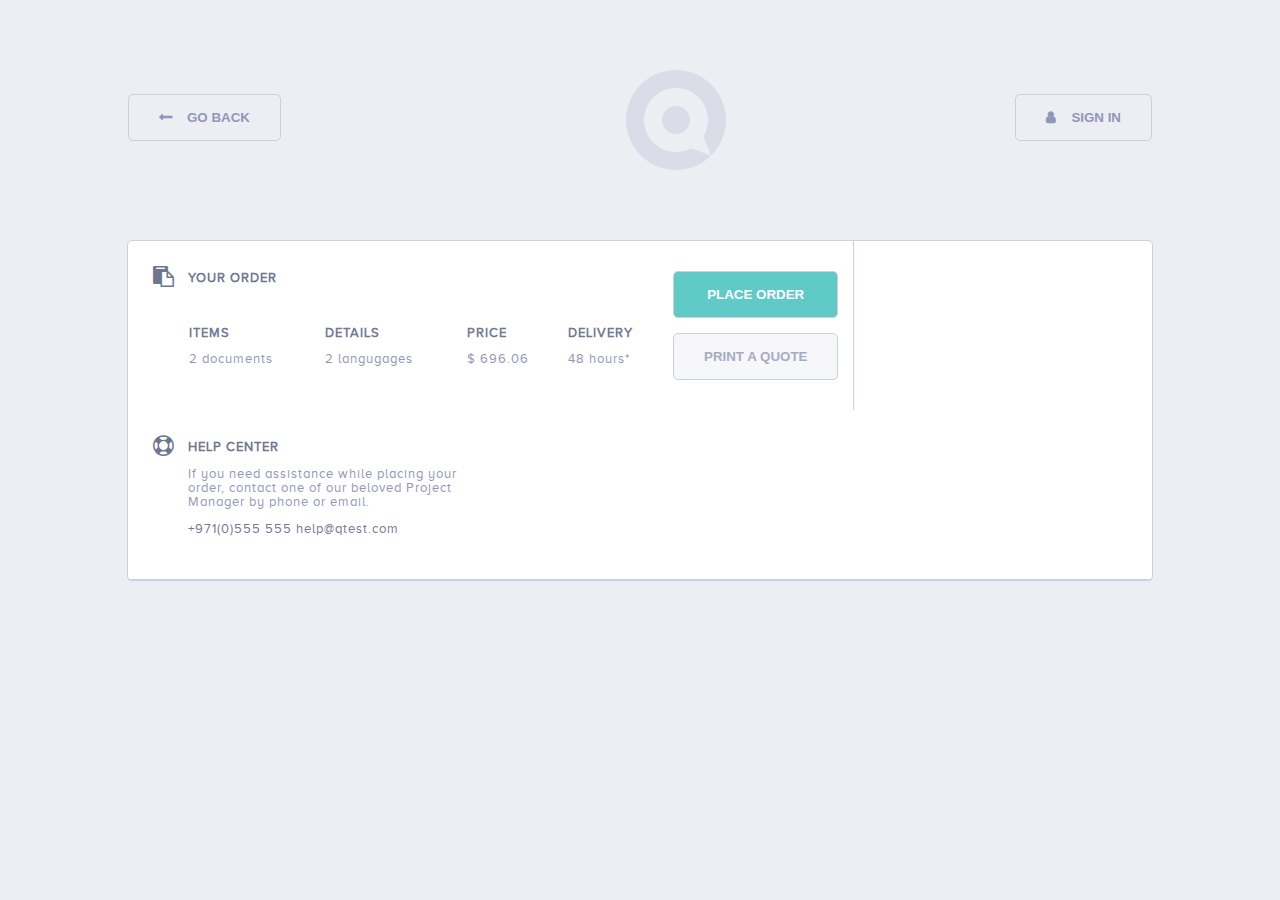
==== task_11/yara_index.html @ 41679a86 "added task_11" ====
<!DOCTYPE html>
<html lang="en">
<head>
	<meta charset="UTF-8">
	<meta name="viewport" content="width=device-width, initial-scale=1, shrink-to-fit=no">
	<link rel="stylesheet" type="text/css" href="main.css">
	<link rel="stylesheet" href="font-awesome/css/font-awesome.min.css">
	<link rel="stylesheet" type="text/css" href="fonts/ProximaNova/fonts.min.css">

	<title>Task11</title>
</head>
<body>
	<header class="clearfix">
		<button type="button" class="click-buttons">Go back</button>
		<img src="images/logo.png" alt="logo">
		<button type="button" class="click-buttons">Sign in</button>

	</header>
	<main>
		<form action="#" method="post"></form>
			<!-- ORDER SECTION -->
			<section class="oder-title clearfix" >
				<div class="your-order clearfix" >
					<div class="your-order-table">
						<h3>Your order</h3>
						<table>
							<tr>
								<th>Items</th>
								<th>Details</th>
								<th>Price</th>
								<th>Delivery</th>
								
							</tr>
							<tr>
								<td>2 documents</td>	
								<td>2 langugages</td>	
								<td>$ 696.06</td>	
								<td>48 hours*</td>	
							</tr>
						</table>
					</div>
					<div class="your-order-buttons">
						<div class="top-botton">
							<button type="button" class="place-order-button click-buttons" >Place order
							</button>
						</div>
						<div class="low-button">
							<button type="button" class="print-button click-buttons " >Print a quote
							</button>
						</div>
					</div>
				</div>
				<div class="help-center clearfix" >
					<h3>Help center</h3>
					<p>If you need assistance while placing your order, contact one of our beloved Project Manager by phone or email.</p>
					<address>
            			<a href="tel:+971(0)555555">+971(0)555 555</a>
            			<a href="mailto:help@qtest.com">help@qtest.com</a>
          			</address>
				</div>
			</section>
	</main>
	<footer></footer>
	<script>document.write('<script src="http://' + (location.host || 'localhost').split(':')[0] + ':35729/livereload.js?snipver=1"></' + 'script>')</script>
</body>
</html>
---- task_11/main.css ----
*::before, *::after {
	box-sizing: border-box;
}
.clearfix::after {
    content: "";
    display: table;
    clear: both;
}

body {
	margin: 0;
	background-color: #eceef4;
	color:#9098b8;
	font-family: 'Proxima Nova', 'Calibri', sans-serif;
	letter-spacing: 1px;
}

/*HEADER*/

header {
	width: 80%;
	margin: 70px auto;
}



header button:first-of-type::before {
	font-family: 'FontAwesome';
	margin-right: 15px;
 	 content:'\f177';
}

header button:last-of-type::before {
	font-family: 'FontAwesome';
	margin-right: 15px;
  	content:'\f007';
}

.click-buttons {
	font-weight: bold;
	border:1px solid #c9d0e1;
	border-radius: 5px;
	padding: 15px 30px;
	text-transform: uppercase;
}

header button {
	border:none;
	background:none;
	font-weight: bold;
	text-transform: uppercase;
	color: #9098b8;
	margin-top:24px;
}


header button:first-of-type {
	 float:left; 
	 margin-right: 345px;
	
}

header img {
	 float:left; 
}
header button:last-of-type{
	float: right;
}

header img, footer img {
	max-width: 100px;
	max-height: 100px;
}

main {
	width:80%;
	margin: 0 auto;
	background-color: #fff;
	border: 1px solid #c9d0e1 ;
	border-radius: 5px;
}


/*ORDER SECTION*/

.oder-title {
	border-bottom: 1px solid #c9d0e1;
}
.your-order{
	padding-left: 60px;
	padding-right: 15px;
	padding-top: 30px;
	padding-bottom:30px;
	float:left;
	border-right: 1px solid #c9d0e1;
}

.your-order-table{
	width: 485px;
	float:left;
}
.your-order-buttons{
	float:left;
}

h3 {
	color: #6e768f;
	margin: 0;
	position:relative;
	font-size: .8rem;
	text-transform: uppercase;
}

h3::before {
  content: '\f0ea';
  font-family: FontAwesome;
  position: absolute;
  font-size: 1.3rem;
  left: -35px;
  font-weight: normal;
  top: -5px;
}

table {
	border-collapse: separate;
	width: 100%;
	margin-top: 30px;
	text-align: left;
	font-size: .8rem;
	border-spacing: 0 10px;
}

th{
	color: #727895;
	text-transform: uppercase;
}
.place-order-button {
	
	color: #fff;
	background: #5fcac6;
	width: 100%;
}
.print-button{
	color:#a5abc5;
	background: #f7f7fa;
}
.low-button {
	margin-top: 15px;
}

.help-center{
	float: left;
	width: 276px;
	min-height: 109px;
	
	padding-left: 60px;
	padding-right: 15px;
	padding-top: 30px;
	padding-bottom: 30px;
	font-size: .8rem;
}
.help-center h3::before{
	content:  '\f1cd';
}
.help-center address a {
	font-style: normal;
	text-decoration: none;
	color: #727895;
}
---- task_11/fonts/ProximaNova/fonts.min.css ----
@font-face{font-family:proxima_nova_altblack;src:url('Mark Simonson - Proxima Nova Alt Black-webfont.eot');src:url('Mark Simonson - Proxima Nova Alt Black-webfont.eot?#iefix') format('embedded-opentype'),url('Mark Simonson - Proxima Nova Alt Black-webfont.woff2') format('woff2'),url('Mark Simonson - Proxima Nova Alt Black-webfont.woff') format('woff'),url('Mark Simonson - Proxima Nova Alt Black-webfont.ttf') format('truetype'),url('Mark Simonson - Proxima Nova Alt Black-webfont.svg#proxima_nova_altblack') format('svg');font-weight:400;font-style:normal}@font-face{font-family:proxima_nova_altbold;src:url('Mark Simonson - Proxima Nova Alt Bold-webfont.eot');src:url('Mark Simonson - Proxima Nova Alt Bold-webfont.eot?#iefix') format('embedded-opentype'),url('Mark Simonson - Proxima Nova Alt Bold-webfont.woff2') format('woff2'),url('Mark Simonson - Proxima Nova Alt Bold-webfont.woff') format('woff'),url('Mark Simonson - Proxima Nova Alt Bold-webfont.ttf') format('truetype'),url('Mark Simonson - Proxima Nova Alt Bold-webfont.svg#proxima_nova_altbold') format('svg');font-weight:400;font-style:normal}@font-face{font-family:'Proxima Nova';src:url('Mark Simonson - Proxima Nova Alt Regular-webfont.eot');src:url('Mark Simonson - Proxima Nova Alt Regular-webfont.eot?#iefix') format('embedded-opentype'),url('Mark Simonson - Proxima Nova Alt Regular-webfont.woff2') format('woff2'),url('Mark Simonson - Proxima Nova Alt Regular-webfont.woff') format('woff'),url('Mark Simonson - Proxima Nova Alt Regular-webfont.ttf') format('truetype'),url('Mark Simonson - Proxima Nova Alt Regular-webfont.svg#proxima_nova_altregular') format('svg');font-weight:400;font-style:normal}@font-face{font-family:proxima_nova_scosfthin;src:url('Mark Simonson - Proxima Nova ScOsf Thin-webfont.eot');src:url('Mark Simonson - Proxima Nova ScOsf Thin-webfont.eot?#iefix') format('embedded-opentype'),url('Mark Simonson - Proxima Nova ScOsf Thin-webfont.woff2') format('woff2'),url('Mark Simonson - Proxima Nova ScOsf Thin-webfont.woff') format('woff'),url('Mark Simonson - Proxima Nova ScOsf Thin-webfont.ttf') format('truetype'),url('Mark Simonson - Proxima Nova ScOsf Thin-webfont.svg#proxima_nova_scosfthin') format('svg');font-weight:400;font-style:normal}@font-face{font-family:proxima_nova_ltsemibold;src:url('Mark Simonson - Proxima Nova Semibold-webfont.eot');src:url('Mark Simonson - Proxima Nova Semibold-webfont.eot?#iefix') format('embedded-opentype'),url('Mark Simonson - Proxima Nova Semibold-webfont.woff2') format('woff2'),url('Mark Simonson - Proxima Nova Semibold-webfont.woff') format('woff'),url('Mark Simonson - Proxima Nova Semibold-webfont.ttf') format('truetype'),url('Mark Simonson - Proxima Nova Semibold-webfont.svg#proxima_nova_ltsemibold') format('svg');font-weight:400;font-style:normal}@font-face{font-family:proxima_nova_ltthin;src:url('Mark Simonson - Proxima Nova Thin-webfont.eot');src:url('Mark Simonson - Proxima Nova Thin-webfont.eot?#iefix') format('embedded-opentype'),url('Mark Simonson - Proxima Nova Thin-webfont.woff2') format('woff2'),url('Mark Simonson - Proxima Nova Thin-webfont.woff') format('woff'),url('Mark Simonson - Proxima Nova Thin-webfont.ttf') format('truetype'),url('Mark Simonson - Proxima Nova Thin-webfont.svg#proxima_nova_ltthin') format('svg');font-weight:400;font-style:normal}
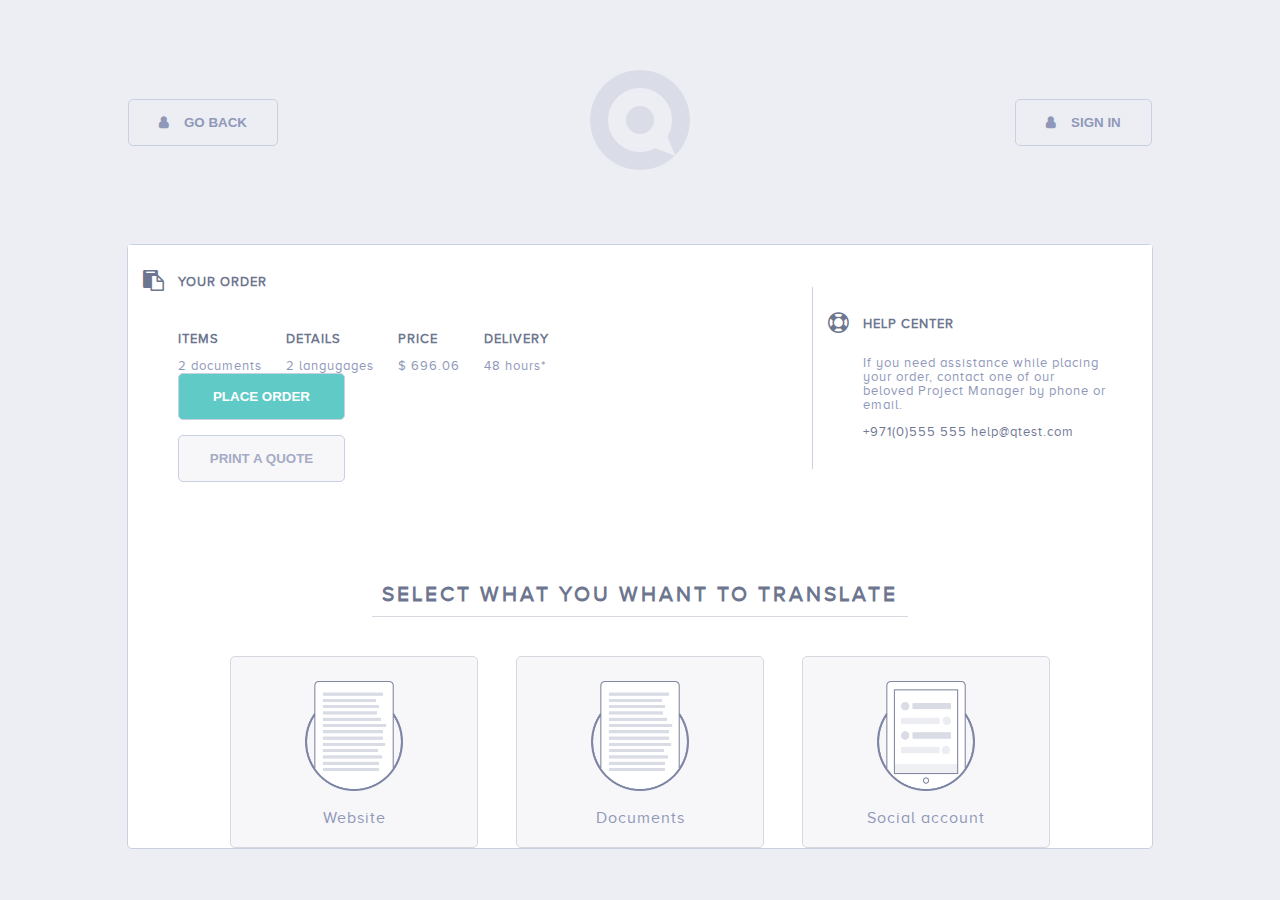
==== commit 0971dd89: "added filedset typos of documents" ====
--- a/task_11/yara_index.html
+++ b/task_11/yara_index.html
@@ -10,55 +10,81 @@
 	<title>Task11</title>
 </head>
 <body>
-	<header class="clearfix">
-		<button type="button" class="click-buttons">Go back</button>
-		<img src="images/logo.png" alt="logo">
-		<button type="button" class="click-buttons">Sign in</button>
+	<header >
+		<div>
+			<button type="button" class="click-buttons">go back</button>
+		</div>
+		<div class="logo">
+			<img src="images/logo.png" alt="logo">
+		</div>
+		<div>
+			<button type="button" class="click-buttons right-button">sign in</button>
+		</div>
 
 	</header>
 	<main>
-		<form action="#" method="post"></form>
+		<form action="#" method="post">
 			<!-- ORDER SECTION -->
-			<section class="oder-title clearfix" >
-				<div class="your-order clearfix" >
-					<div class="your-order-table">
-						<h3>Your order</h3>
-						<table>
-							<tr>
-								<th>Items</th>
-								<th>Details</th>
-								<th>Price</th>
-								<th>Delivery</th>
-								
-							</tr>
-							<tr>
-								<td>2 documents</td>	
-								<td>2 langugages</td>	
-								<td>$ 696.06</td>	
-								<td>48 hours*</td>	
-							</tr>
-						</table>
+			<div class="order-section">
+				<div class="your-order " >
+					<div class="your-order-table ">
+						<h3>your order</h3>
+						<div class="item">
+							<p>items</p>
+							<span>2 documents</span>
+						</div>
+						<div class="item">			
+							<p>details</p>
+							<span>2 langugages</span>
+						</div>	
+						<div class="item">	
+							<p>price</p>
+							<span>$ 696.06</span>
+						</div>	
+						<div class="item">	
+							<p>delivery</p>
+							<span>48 hours*</span>
+						</div>							
+
 					</div>
-					<div class="your-order-buttons">
+					<div class="your-order-buttons ">
 						<div class="top-botton">
-							<button type="button" class="place-order-button click-buttons" >Place order
+							<button type="button" class="place-order-button click-buttons" >place order
 							</button>
 						</div>
 						<div class="low-button">
-							<button type="button" class="print-button click-buttons " >Print a quote
+							<button type="button" class="print-button click-buttons " >print a quote
 							</button>
 						</div>
 					</div>
 				</div>
-				<div class="help-center clearfix" >
-					<h3>Help center</h3>
+				<div class="help-center " >
+					<h3>help center</h3>
 					<p>If you need assistance while placing your order, contact one of our beloved Project Manager by phone or email.</p>
 					<address>
             			<a href="tel:+971(0)555555">+971(0)555 555</a>
             			<a href="mailto:help@qtest.com">help@qtest.com</a>
           			</address>
 				</div>
-			</section>
+			</div>
+
+			<!-- CHOOSE TYPE OF DOCUMENT SECTION -->
+			<fieldset class="type-document">
+				<h1>SELECT WHAT YOU WHANT TO TRANSLATE</h1>
+				<div class="choose-wrapper">
+					<input hidden type="radio" id="website" name="translate">
+					<label for="website" class="" >Website</label>
+
+					<input hidden type="radio" id="documetns" name="translate" >
+					<label for="documetns" class="" >Documents</label>
+
+					<input hidden type="radio" id="social-account" name="translate" >
+					<label for="social-account" class="" >Social account</label>
+				</div>
+				 
+
+			</fieldset>
+		</form>
 	</main>
 	<footer></footer>
 	<script>document.write('<script src="http://' + (location.host || 'localhost').split(':')[0] + ':35729/livereload.js?snipver=1"></' + 'script>')</script>
--- a/task_11/main.css
+++ b/task_11/main.css
@@ -1,11 +1,6 @@
 
 *::before, *::after {
 	box-sizing: border-box;
-}
-.clearfix::after {
-    content: "";
-    display: table;
-    clear: both;
 }
 
 body {
@@ -21,6 +16,7 @@
 header {
 	width: 80%;
 	margin: 70px auto;
+
 }
 
 
@@ -43,6 +39,12 @@
 	border-radius: 5px;
 	padding: 15px 30px;
 	text-transform: uppercase;
+	cursor: pointer;
+}
+
+.right-button {
+	float: right;
+	text-align: right;
 }
 
 header button {
@@ -51,21 +53,17 @@
 	font-weight: bold;
 	text-transform: uppercase;
 	color: #9098b8;
-	margin-top:24px;
-}
-
-
-header button:first-of-type {
-	 float:left; 
-	 margin-right: 345px;
-	
-}
-
-header img {
-	 float:left; 
-}
-header button:last-of-type{
-	float: right;
+}
+
+
+header div {
+	width: 33%;
+	display: inline-block;
+	vertical-align: middle;
+}
+
+.logo {
+	text-align: center;
 }
 
 header img, footer img {
@@ -84,24 +82,12 @@
 
 /*ORDER SECTION*/
 
+.order-section {
+	background-color: #fff;
+}
+
 .oder-title {
-	border-bottom: 1px solid #c9d0e1;
-}
-.your-order{
-	padding-left: 60px;
-	padding-right: 15px;
-	padding-top: 30px;
-	padding-bottom:30px;
-	float:left;
-	border-right: 1px solid #c9d0e1;
-}
-
-.your-order-table{
-	width: 485px;
-	float:left;
-}
-.your-order-buttons{
-	float:left;
+	
 }
 
 h3 {
@@ -122,44 +108,81 @@
   top: -5px;
 }
 
-table {
-	border-collapse: separate;
-	width: 100%;
-	margin-top: 30px;
-	text-align: left;
+
+
+
+.your-order{
+	display: inline-block;
+	vertical-align: middle;
+	width: 60%;
+	padding: 30px 15px 30px 50px;
+	/*border-right:1px solid #c9d0e1;*/
+}
+.your-order-table {
 	font-size: .8rem;
-	border-spacing: 0 10px;
-}
-
-th{
-	color: #727895;
-	text-transform: uppercase;
-}
-.place-order-button {
+	margin-right: 80px;
+}
+
+.your-order-table ,.your-order-buttons {
+	vertical-align: middle;
+	display: inline-block;
+}
+
+.your-order-table .item {
+		display: inline-block;
+		vertical-align: middle;
+		margin-right: 20px;
+		margin-top: 30px;
+}
+
+.your-order-table .item p {
+	text-transform: uppercase;
+	font-weight: bold;
+	color: #6e768f;
+
+}
+.your-order-buttons{
+	width:167px;
+}
+button.place-order-button {
 	
 	color: #fff;
 	background: #5fcac6;
-	width: 100%;
-}
-.print-button{
+	cursor: pointer;
+	width: 167px;
+
+}
+button.print-button{
 	color:#a5abc5;
 	background: #f7f7fa;
+	cursor: pointer;
+	width: 167px;
 }
 .low-button {
 	margin-top: 15px;
-}
-
-.help-center{
-	float: left;
-	width: 276px;
-	min-height: 109px;
-	
-	padding-left: 60px;
-	padding-right: 15px;
+
+
+
+
+	
+}
+.help-center {
+	width: 24%;
+	display: inline-block;
+	vertical-align: middle;
+	font-size: .8rem;
 	padding-top: 30px;
 	padding-bottom: 30px;
-	font-size: .8rem;
-}
+	padding-left: 50px;
+	border-left: 1px solid #c9d0e1;
+}
+
+.help-center p {
+
+    margin-top: 25px;
+
+}
+
 .help-center h3::before{
 	content:  '\f1cd';
 }
@@ -167,4 +190,69 @@
 	font-style: normal;
 	text-decoration: none;
 	color: #727895;
+}
+
+/*TYPE OF DOCUMENT SECTION;*/
+fieldset {
+	width: 80%;
+	margin-top: 70px;
+	margin-left: auto;
+	margin-right: auto;
+	margin-bottom: 0;
+	padding:0;
+	border:none;
+}
+.type-document {
+		text-align: center;	
+}
+
+h1, h2 {
+  position: relative;
+  margin: 0;
+  color: #6e768f;
+  font-size: 1.3rem;
+}
+
+h1 {
+  padding: 0 10px 10px 10px;
+  text-transform: uppercase;
+  border-bottom: 1px solid #d7d8e0;
+  letter-spacing: 3px;
+  display: inline;
+}
+
+.choose-wrapper {
+	display: flex;
+	justify-content: space-between;
+	margin-top: 50px;
+}
+/*type of cursor*/
+input[type=checkbox],
+button, select, label {
+  cursor: pointer;
+}
+/*cursor type*/
+
+.choose-wrapper label {
+	width: 30%;
+	height: 150px;
+	display: flex;
+	justify-content: center;
+	align-items: flex-end;
+	padding-top: 20px;
+	padding-bottom: 20px;
+	border: 1px solid #d7d8e0;
+	border-radius: 5px;
+	background: #f7f7fa url('images/documents.png') no-repeat center 30%/40%;
+	
+}
+
+.choose-wrapper label:last-of-type {
+	background: #f7f7fa url('images/social_account.png') no-repeat center 30%/40%;
+}
+
+input[type=radio]:checked + label {
+  /* position: relative; */
+  margin: 0;
+  border: 5px solid #76a7e1;
 }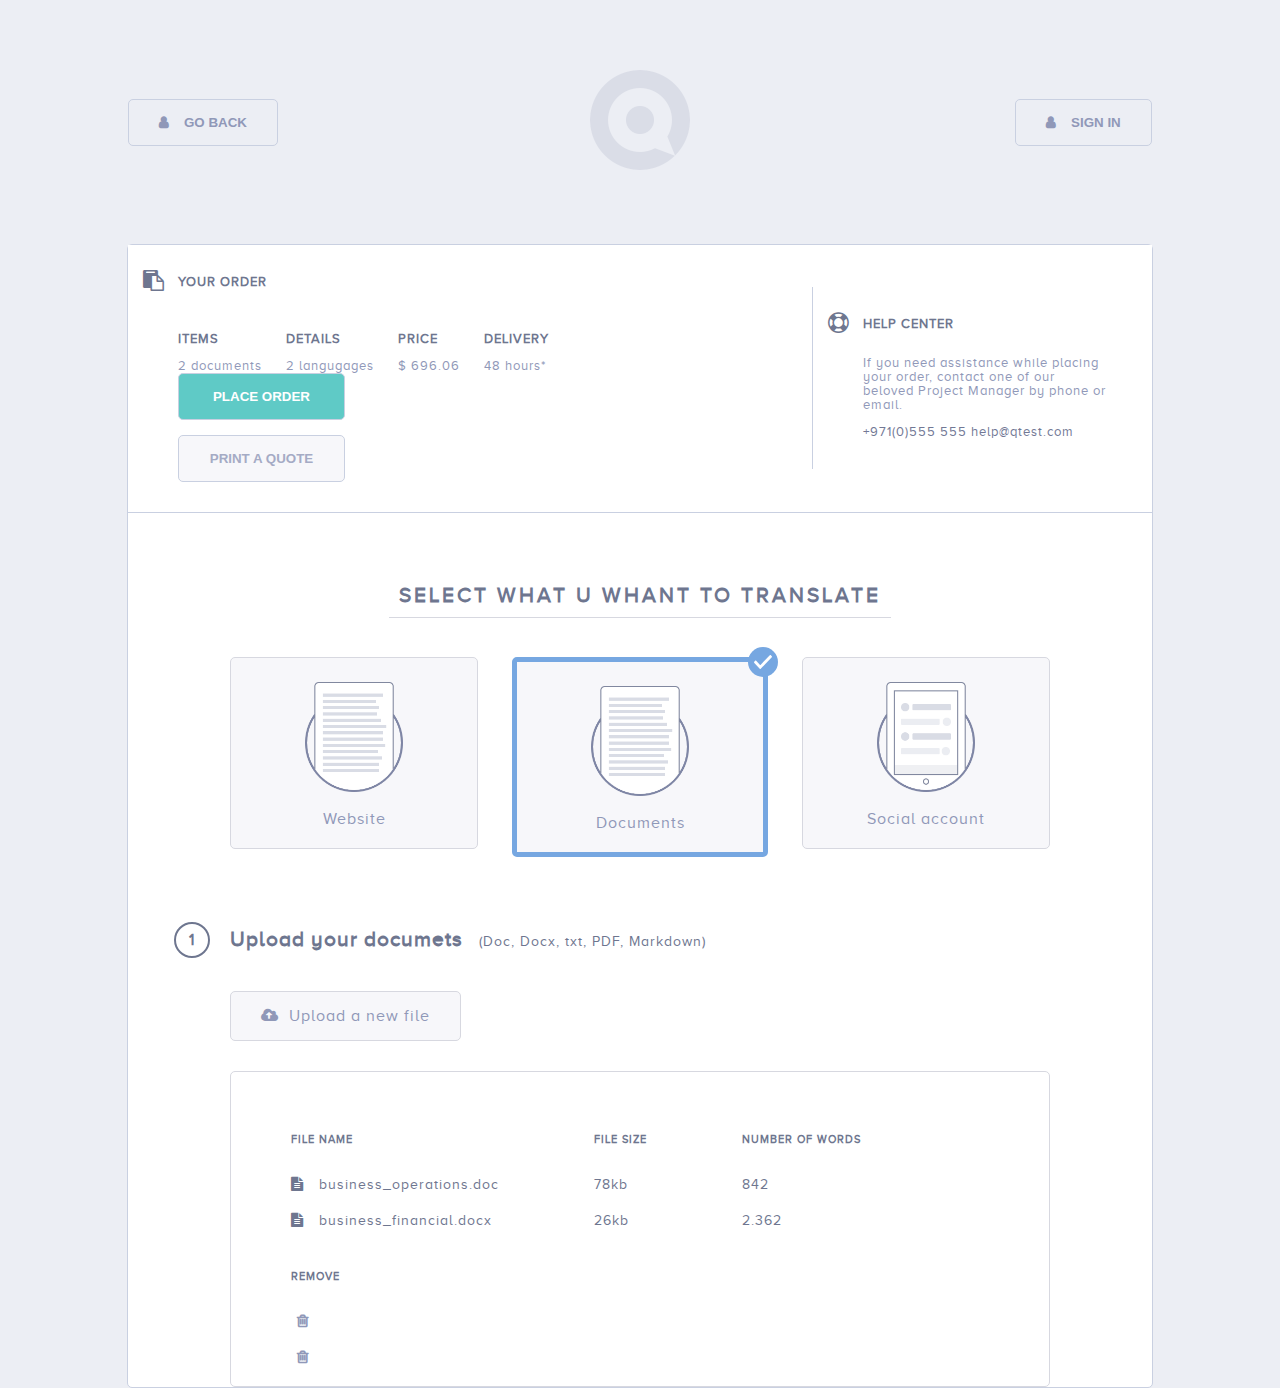
==== commit a82afdd1: "added upload documents block" ====
--- a/task_11/yara_index.html
+++ b/task_11/yara_index.html
@@ -70,20 +70,59 @@
 
 			<!-- CHOOSE TYPE OF DOCUMENT SECTION -->
 			<fieldset class="type-document">
-				<h1>SELECT WHAT YOU WHANT TO TRANSLATE</h1>
+				<h1>select what u whant to translate</h1>
 				<div class="choose-wrapper">
 					<input hidden type="radio" id="website" name="translate">
-					<label for="website" class="" >Website</label>
+					<label for="website" >Website</label>
 
-					<input hidden type="radio" id="documetns" name="translate" >
-					<label for="documetns" class="" >Documents</label>
+					<input hidden type="radio" id="documetns" name="translate" checked >
+					<label for="documetns"  >Documents</label>
 
 					<input hidden type="radio" id="social-account" name="translate" >
-					<label for="social-account" class="" >Social account</label>
+					<label for="social-account" >Social account</label>
+				</div>				
+			</fieldset>
+
+			<!-- UPLOADING DOCUMENTS -->
+			<fieldset class="upload">
+				<h2>Upload your documets <span>(Doc, Docx, txt, PDF, Markdown)</span></h2>
+				<input type="file" name="user-files" id="user-file-id" hidden>
+				<label for="user-file-id" class="">Upload a new file</label>
+				<div class="file-table">
+					<div class="item">
+						<p>file name</p>
+						<span>business_operations.doc</span>
+						<br>
+						<br>
+						<span>business_financial.docx</span>
+					</div>
+					<div class="item">
+						<p>file size</p>
+						<span>78kb</span>
+						<br>
+						<br>
+						
+						<span>26kb</span>
+					</div>
+					<div class="item">
+						<p>number of words</p>
+						<span>842</span>
+						<br>
+						<br>
+						
+						<span>2.362</span>
+					</div><div class="item">
+						<p>remove</p>
+						<span><button type="button" class="trash"></button></span>
+						<br>
+						<br>
+						<span><button type="button" class="trash"></button></span>
+					</div>
+
+					
 				</div>
-				 
+			</fieldset>
 
-			</fieldset>
 		</form>
 	</main>
 	<footer></footer>
--- a/task_11/main.css
+++ b/task_11/main.css
@@ -84,6 +84,7 @@
 
 .order-section {
 	background-color: #fff;
+	border-bottom: 1px solid #c9d0e1;
 }
 
 .oder-title {
@@ -128,14 +129,16 @@
 	display: inline-block;
 }
 
-.your-order-table .item {
+.your-order-table .item,
+.file-table .item {
 		display: inline-block;
 		vertical-align: middle;
 		margin-right: 20px;
 		margin-top: 30px;
 }
 
-.your-order-table .item p {
+.your-order-table .item p,
+.file-table .item p {
 	text-transform: uppercase;
 	font-weight: bold;
 	color: #6e768f;
@@ -203,7 +206,7 @@
 	border:none;
 }
 .type-document {
-		text-align: center;	
+	text-align: center;	
 }
 
 h1, h2 {
@@ -252,7 +255,121 @@
 }
 
 input[type=radio]:checked + label {
-  /* position: relative; */
-  margin: 0;
-  border: 5px solid #76a7e1;
+    position: relative; 
+   border: 5px solid  #76a7e1 ;
+}
+
+input[type=radio]:checked + label::after {
+	content:url('images/checked.svg');
+	position: absolute;
+	top: 0;
+  right: 0;
+  transform: translate(50%, -50%);
+  background-color: #76a7e1;
+  width: 30px;
+  height: 30px;
+  border-radius: 50%;
+  padding: 6px;
+}
+
+
+/*UPLOADING DOCUMENTS*/
+
+
+h2 {
+  counter-increment: heading;
+}
+
+h2::before {
+  content: counter(heading);
+  position: absolute;
+  left: -3.5rem;
+  top: -5px;
+  width: 36px;
+  height: 36px;
+  display: flex;
+  justify-content: center;
+  align-items: center;
+  border: 2px solid #6e768f;
+  border-radius: 50%;
+  font-size: 1rem;
+}
+
+
+
+
+
+.upload span {
+	font-size: .9rem;
+	color:#6e768f;
+	font-weight: normal;
+	margin-left: 10px;
+}
+
+.upload label{
+	display: inline-block;
+	margin-top: 40px;
+	padding: 15px 30px;
+	border:1px solid #d7d8e0;
+	border-radius: 5px;
+	background-color:#f7f7fa;
+}
+
+.upload label::before {
+	content: '\f0ee';
+	font-family: 'FontAwesome';
+	margin-right: 10px;
+}
+
+
+.file-table {
+	border:1px solid #d7d8e0 ;
+	border-radius: 5px;
+	padding: 20px 60px;
+	margin-top: 30px;
+}
+
+.file-table .item {
+	display: inline-block;
+	vertical-align: middle;
+	margin-right: 90px;
+	/*margin-top: 30px;*/
+}
+
+.file-table div:last-child {
+	margin-right: 0;
+}
+
+.file-table .item p {
+	text-transform: uppercase;
+	font-size: .7rem;
+	color: #6e768f;
+	margin-bottom: 30px;
+}
+.file-table .item span {
+	margin-left: 0;
+	margin-top: 20px;
+	letter-spacing: 
+}
+
+.trash {
+	border: none;
+	background: none;
+	color: #9098b8;
+	text-transform: uppercase;
+	font-weight: bold;
+}
+.trash::before {
+	font-family: 'FontAwesome';
+	content: '\f014';
+	font-size: .9rem;
+}
+
+.file-table div:first-child span::before {
+  	content: '\f15c';
+  	font-family: FontAwesome;
+  	font-size: .9rem;
+  	margin-right: 15px;
+  	position: relative;
+  	top: 0px;
 }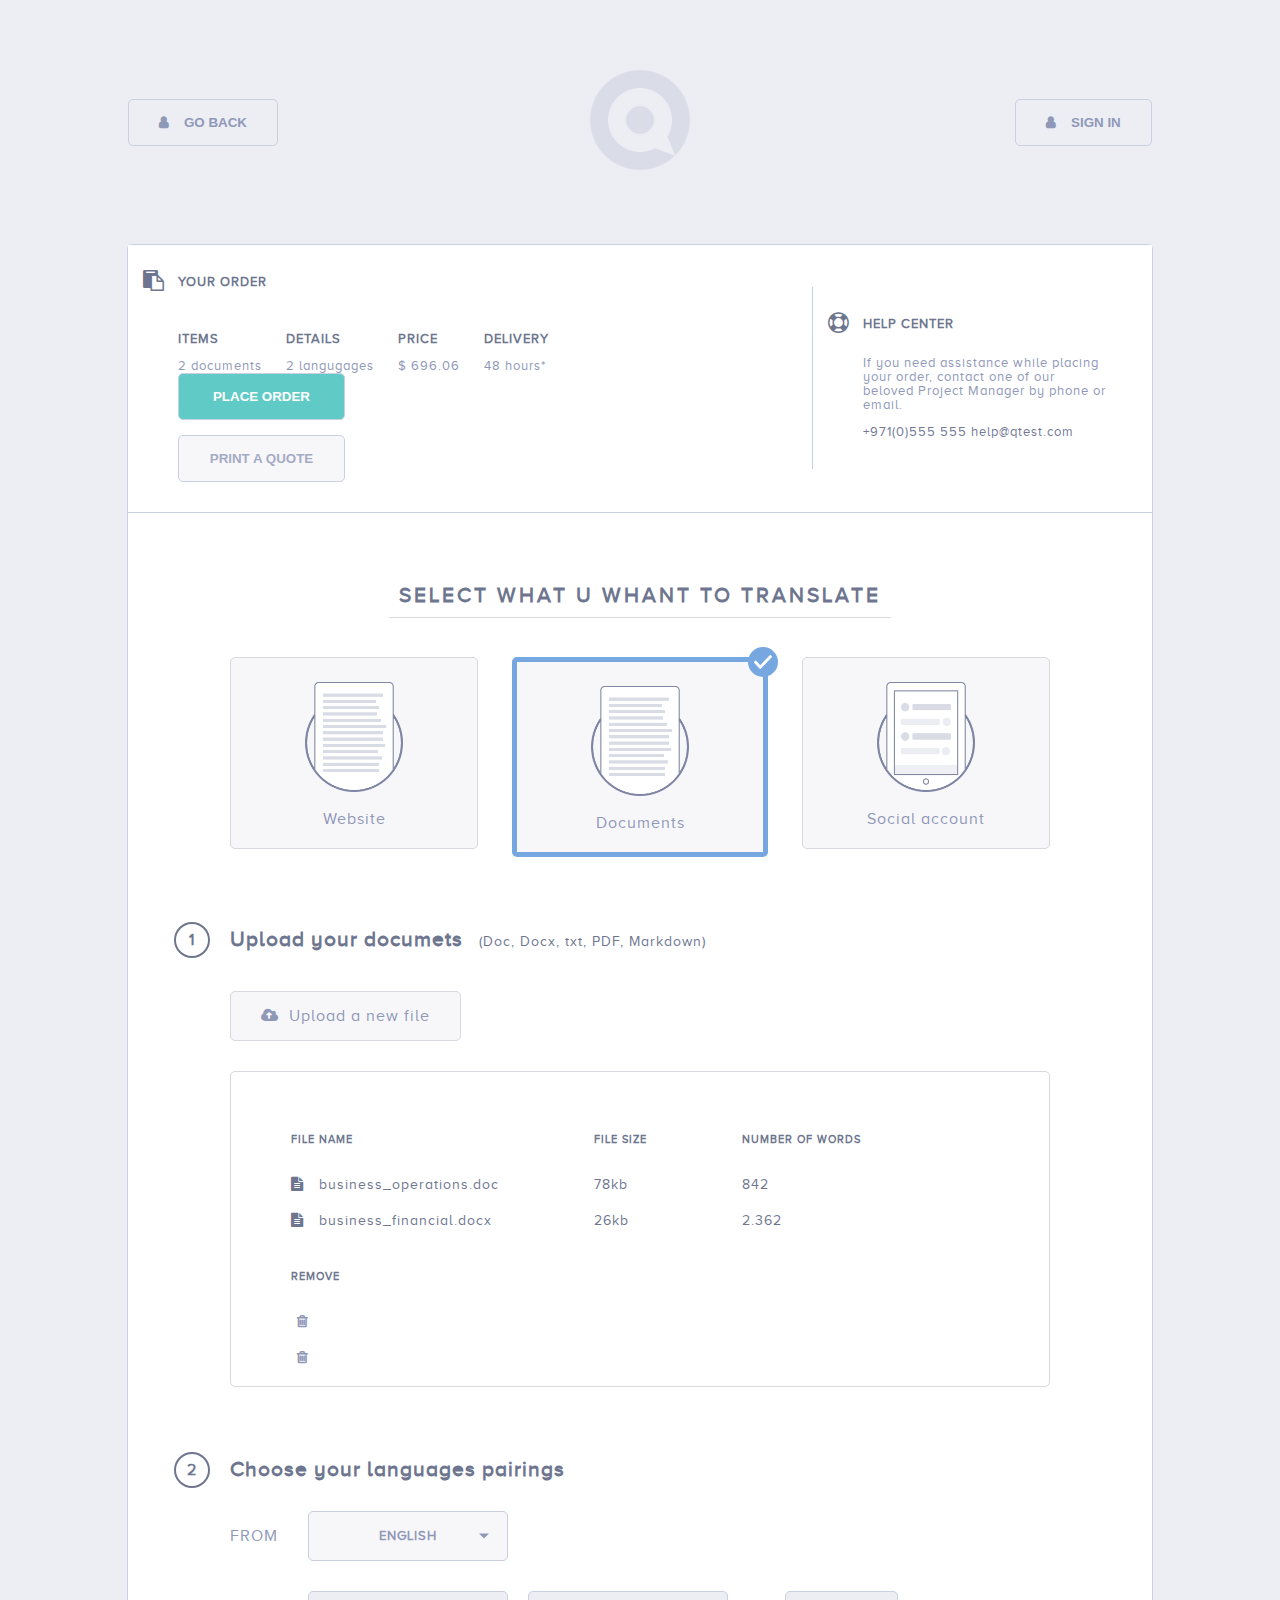
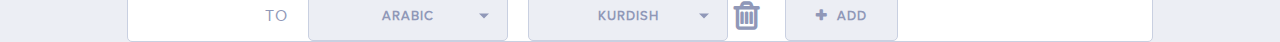
==== commit 0c201737: "added language section" ====
--- a/task_11/yara_index.html
+++ b/task_11/yara_index.html
@@ -118,8 +118,38 @@
 						<br>
 						<span><button type="button" class="trash"></button></span>
 					</div>
+				</div>
+			</fieldset>
 
-					
+			<!-- CHOOSE LANGUAGE SECTION -->
+
+			<fieldset>
+				<h2>Choose your languages pairings</h2>
+				<div class="from-section">
+					<p>FROM</p>
+					<select name="language_part1" class="click-buttons">
+						<option value="EN">English</option>
+						<option value="UA">Ukranian</option>
+						<option value="RU">Russian</option>
+					</select>
+				</div>
+				<div class="to-section">
+					<p>TO</p>
+					<select name="language_part2" class="click-buttons" >
+					<option value="Arabic" selected>Arabic</option>
+					<option value="EN">English</option>
+					<option value="UA">Ukranian</option>
+					<option value="RU">Russian</option>
+					</select>
+					<select name="language_part3" class="click-buttons" >
+					<option value="Arabic" selected>Kurdish</option>
+					<option value="EN">English</option>
+					<option value="UA">Ukranian</option>
+					<option value="RU">Russian</option>
+					</select>
+					<button type="button" class="trash"></button>
+					<button type="button" class="click-buttons">ADD</button>
+
 				</div>
 			</fieldset>
 
--- a/task_11/main.css
+++ b/task_11/main.css
@@ -77,6 +77,7 @@
 	background-color: #fff;
 	border: 1px solid #c9d0e1 ;
 	border-radius: 5px;
+	counter-reset: heading;
 }
 
 
@@ -362,7 +363,7 @@
 .trash::before {
 	font-family: 'FontAwesome';
 	content: '\f014';
-	font-size: .9rem;
+	/* font-size: .9rem; */
 }
 
 .file-table div:first-child span::before {
@@ -372,4 +373,46 @@
   	margin-right: 15px;
   	position: relative;
   	top: 0px;
+}
+
+/*LANGUAGE SETTINGS*/
+.from-section {
+	display: flex;
+	margin-top:30px;
+}
+select.click-buttons {
+	margin-left: 30px;
+	width: 200px;
+	background-color: #eceef4;
+	color:#9098b8;
+	font-family: 'Proxima Nova', 'Calibri', sans-serif;
+	letter-spacing: 1px;
+	-webkit-appearance: none;
+  	-moz-appearance: none;
+  	appearance: none;
+  	background:#f7f7fa url('images/down-arrow.svg') no-repeat  90% center;
+  	text-align: center;
+}
+
+.to-section {
+	display: flex;
+	margin-top: 30px;
+	margin-left: 35px;
+}
+
+.to-section .trash::before {
+	font-size: 2rem;
+}
+
+.to-section .click-buttons {
+margin-left: 20px;
+background-color: #eceef4;color: #9098b8;
+font-family: 'Proxima Nova', 'Calibri', 
+sans-serif;letter-spacing: 1px;
+}
+
+.to-section .click-buttons::before {
+	content: '\f067';
+  	font-family: FontAwesome;
+  	margin-right: 10px;
 }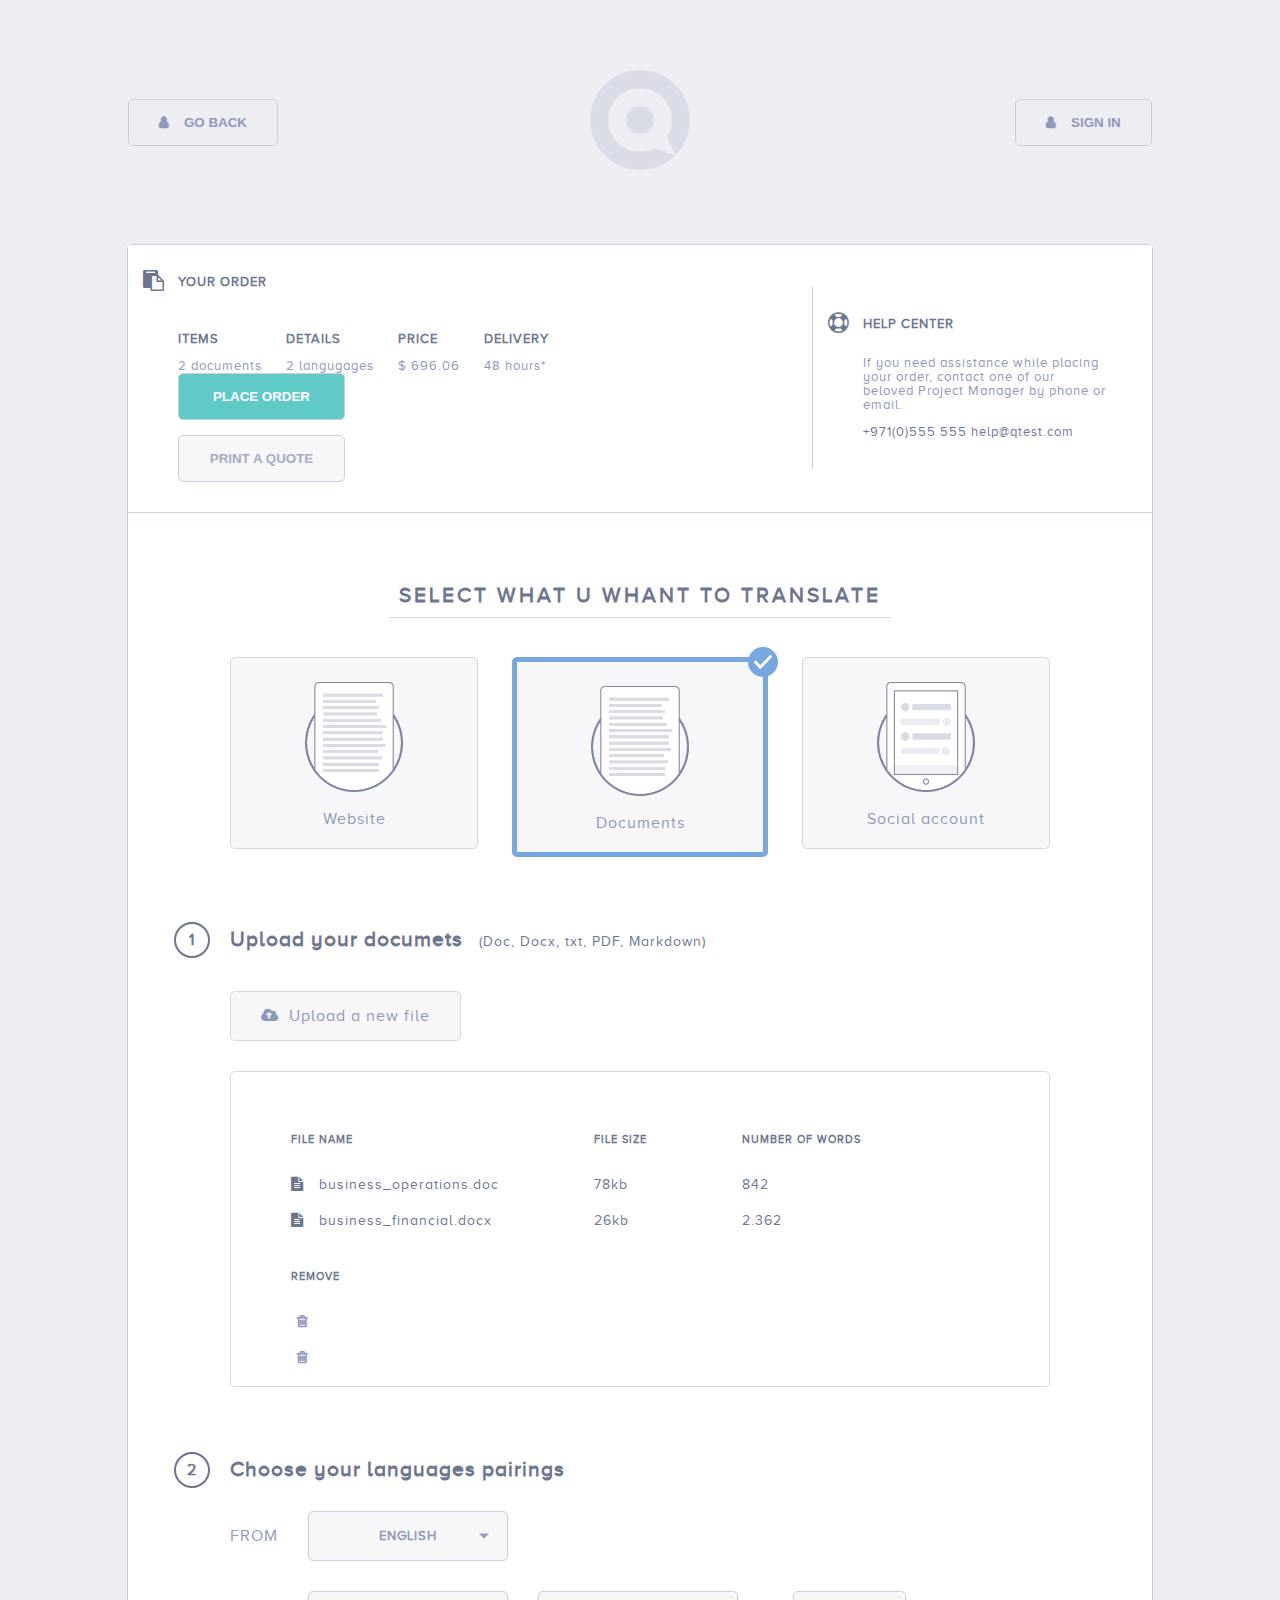
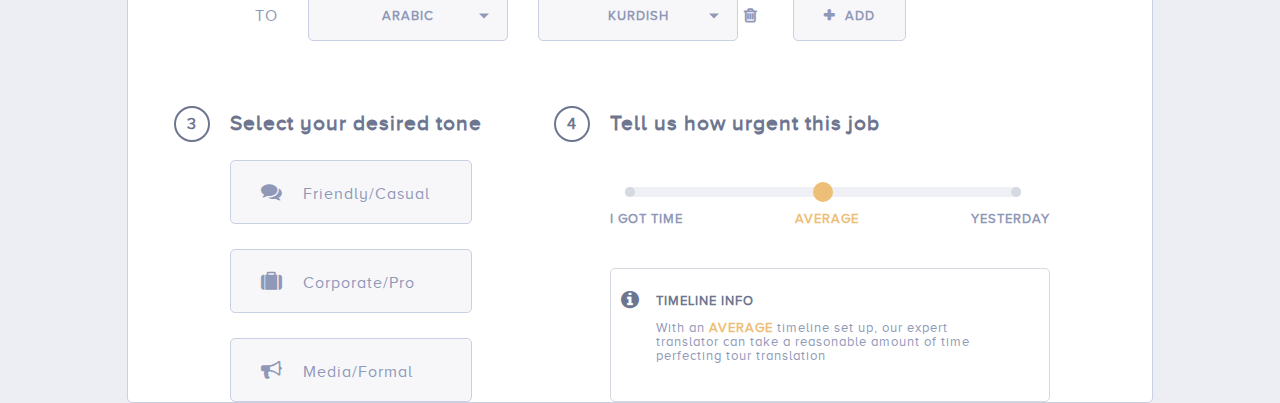
==== commit ea6f69d8: "added tone and urgent sections" ====
--- a/task_11/yara_index.html
+++ b/task_11/yara_index.html
@@ -78,7 +78,7 @@
 					<input hidden type="radio" id="documetns" name="translate" checked >
 					<label for="documetns"  >Documents</label>
 
-					<input hidden type="radio" id="social-account" name="translate" >
+					<input hidden type="radio" id="social-account" name="translate">
 					<label for="social-account" >Social account</label>
 				</div>				
 			</fieldset>
@@ -153,6 +153,44 @@
 				</div>
 			</fieldset>
 
+
+
+
+			<!-- SELECET TONE BLOCK AND URGENT BLOCK -->
+			<fieldset>
+				<div class="tone-urgent">
+					<div class="tone-block">
+						<h2>Select your desired tone</h2>
+						<div class="choose-tone">
+							<input type="radio"  name="desired-tone" id="friendly/casual" hidden>
+							<label for="friendly/casual" class="click-buttons">friendly/casual</label>
+
+							<input type="radio"  name="desired-tone" id="corporate" hidden>
+							<label for="corporate" class="click-buttons">corporate/pro</label>
+
+							<input type="radio"  name="desired-tone" id="media/formal" hidden>
+							<label for="media/formal" class="click-buttons">media/formal</label>
+						</div>
+						
+					</div>
+					<div class="urgent-block">
+						<h2>Tell us how urgent this job</h2>
+						<div class="choose-tone">
+							<input type="range" name="urgent" min="-10" max="10" step="5" value="0">
+								<ul>
+            						<li>I got time</li>
+           							 <li><strong>Average</strong></li>
+           							 <li>Yesterday</li>
+         					 	</ul>
+         					 <div class="timeline-info">
+         					 	<h3>timeline info</h3>
+         					 	<p>With an <strong>average</strong> timeline set up, our expert translator can take a reasonable amount of time perfecting tour translation</p>
+         					 </div>
+						</div>
+					</div>
+				</div>
+			</fieldset>
+
 		</form>
 	</main>
 	<footer></footer>
--- a/task_11/main.css
+++ b/task_11/main.css
@@ -143,7 +143,6 @@
 	text-transform: uppercase;
 	font-weight: bold;
 	color: #6e768f;
-
 }
 .your-order-buttons{
 	width:167px;
@@ -255,22 +254,23 @@
 	background: #f7f7fa url('images/social_account.png') no-repeat center 30%/40%;
 }
 
+
 input[type=radio]:checked + label {
-    position: relative; 
-   border: 5px solid  #76a7e1 ;
+    position: relative;
+    border: 5px solid  #76a7e1;
 }
 
 input[type=radio]:checked + label::after {
 	content:url('images/checked.svg');
 	position: absolute;
 	top: 0;
-  right: 0;
-  transform: translate(50%, -50%);
-  background-color: #76a7e1;
-  width: 30px;
-  height: 30px;
-  border-radius: 50%;
-  padding: 6px;
+	right: 0;
+	transform: translate(50%, -50%);
+	background-color: #76a7e1;
+	width: 30px;
+	height: 30px;
+	border-radius: 50%;
+	padding: 6px;
 }
 
 
@@ -334,7 +334,7 @@
 	display: inline-block;
 	vertical-align: middle;
 	margin-right: 90px;
-	/*margin-top: 30px;*/
+	margin-top: 30px;
 }
 
 .file-table div:last-child {
@@ -388,31 +388,208 @@
 	font-family: 'Proxima Nova', 'Calibri', sans-serif;
 	letter-spacing: 1px;
 	-webkit-appearance: none;
-  	-moz-appearance: none;
-  	appearance: none;
-  	background:#f7f7fa url('images/down-arrow.svg') no-repeat  90% center;
-  	text-align: center;
+	-moz-appearance: none;
+	appearance: none;
+	background:#f7f7fa url('images/down-arrow.svg') no-repeat  90% center;
+	text-align: center;
 }
 
 .to-section {
 	display: flex;
 	margin-top: 30px;
-	margin-left: 35px;
+	margin-left: 25px;
 }
 
 .to-section .trash::before {
-	font-size: 2rem;
+	font-size: 1rem;
 }
 
 .to-section .click-buttons {
-margin-left: 20px;
-background-color: #eceef4;color: #9098b8;
-font-family: 'Proxima Nova', 'Calibri', 
-sans-serif;letter-spacing: 1px;
-}
+	margin-left: 30px;
+	background-color: #f7f7fa;
+	color: #9098b8;
+	font-family: 'Proxima Nova', 'Calibri', sans-serif;
+	letter-spacing: 1px;}
 
 .to-section .click-buttons::before {
 	content: '\f067';
   	font-family: FontAwesome;
   	margin-right: 10px;
+}
+
+/*SELECT TONE BLOCK*/
+
+.tone-urgent {
+	display: flex;
+	
+}
+.tone-block {
+	width: 35%;
+	margin-right: 15%;
+}
+.urgent-block{
+	width: 60%;
+	display: flex;
+	flex-direction:  column;
+	justify-content: space-between;
+}
+.choose-tone {
+	display: flex;
+	flex-direction: column;
+	justify-content: space-between;
+}
+
+.choose-tone label {
+	margin-top: 25px;
+	padding: 20px 30px;
+	width: 180px;
+	text-transform: capitalize;
+	background: #f7f7fa;
+	font-weight: normal;
+	
+}
+
+.choose-tone label::before {
+	font-family: FontAwesome;
+	font-size: 1.3rem;
+	
+}
+
+label[for="friendly/casual"]::before{
+
+	content: '\f086';
+	margin-right: 20px;
+}
+
+label[for=corporate]::before{
+
+	content: '\f0f2';
+	margin-right: 20px;
+}
+
+label[for="media/formal"]::before{
+	content: '\f0a1';
+	margin-right: 20px;
+}
+
+.urgent-block ul{
+	list-style-type: none;
+	display: flex;
+	justify-content: space-between;
+	text-transform: uppercase;
+	font-size: .8rem;
+	font-weight: bold;
+	padding: 0;
+}
+
+input[type=range] {
+  -webkit-appearance: none;
+  width: 90%;
+  position: relative;
+  margin-top: 40px;
+  margin-left: 15px;
+}
+
+/* THUMB */
+input[type=range]::-webkit-slider-thumb {
+  -webkit-appearance: none;
+  margin-top: -5px;
+  height: 20px;
+  width: 20px;
+  border-radius: 50%;
+  background: #edbe76;
+  cursor: pointer;
+  position: relative;
+  z-index: 1;
+}
+
+input[type=range]::-moz-range-thumb {
+  height: 20px;
+  width: 20px;
+  border-radius: 50%;
+  background: #edbe76;
+  cursor: pointer;
+  position: relative;
+  z-index: 1;
+}
+
+input[type=range]::-ms-thumb {
+  height: 20px;
+  width: 20px;
+  border-radius: 50%;
+  background: #edbe76;
+  cursor: pointer;
+  position: relative;
+  z-index: 1;
+}
+
+/* TRACK */
+input[type=range]::-webkit-slider-runnable-track {
+  background: #eff0f5;
+  height: 10px;
+  border-radius: 4px;
+  cursor: pointer;
+}
+
+input[type=range]::-moz-range-track {
+  background: #eff0f5;
+  height: 10px;
+  border-radius: 4px;
+  cursor: pointer;
+}
+
+input[type=range]::-ms-track {
+  height: 10px;
+  cursor: pointer;
+  background: transparent; 
+  border-color: transparent;
+  color: transparent;
+}
+
+input[type=range]::-ms-fill-lower {
+  background: #eff0f5;
+  border-radius: 4px;
+}
+
+input[type=range]::-ms-fill-upper {
+  background: #eff0f5;
+  border-radius: 4px;
+}
+
+/* Small Gray CIRCLES */
+input[type=range]::before,
+input[type=range]::after {
+  content: '';
+  width: 10px;
+  height: 10px;
+  border-radius: 50%;
+  background: #d6d8e2;
+  position: absolute;
+}
+
+input[type=range]::after {
+  right: 0;
+}
+
+
+
+strong {
+	color: #edbe76;
+	text-transform: uppercase;
+}
+
+.timeline-info {
+	border: 1px solid #d7d8e0;
+	border-radius: 5px;
+	padding: 25px 45px;
+	margin-top: 30px;
+}
+
+
+.timeline-info h3::before {
+	content: '\f05a';
+}
+
+.timeline-info p {
+	font-size: .8rem;
 }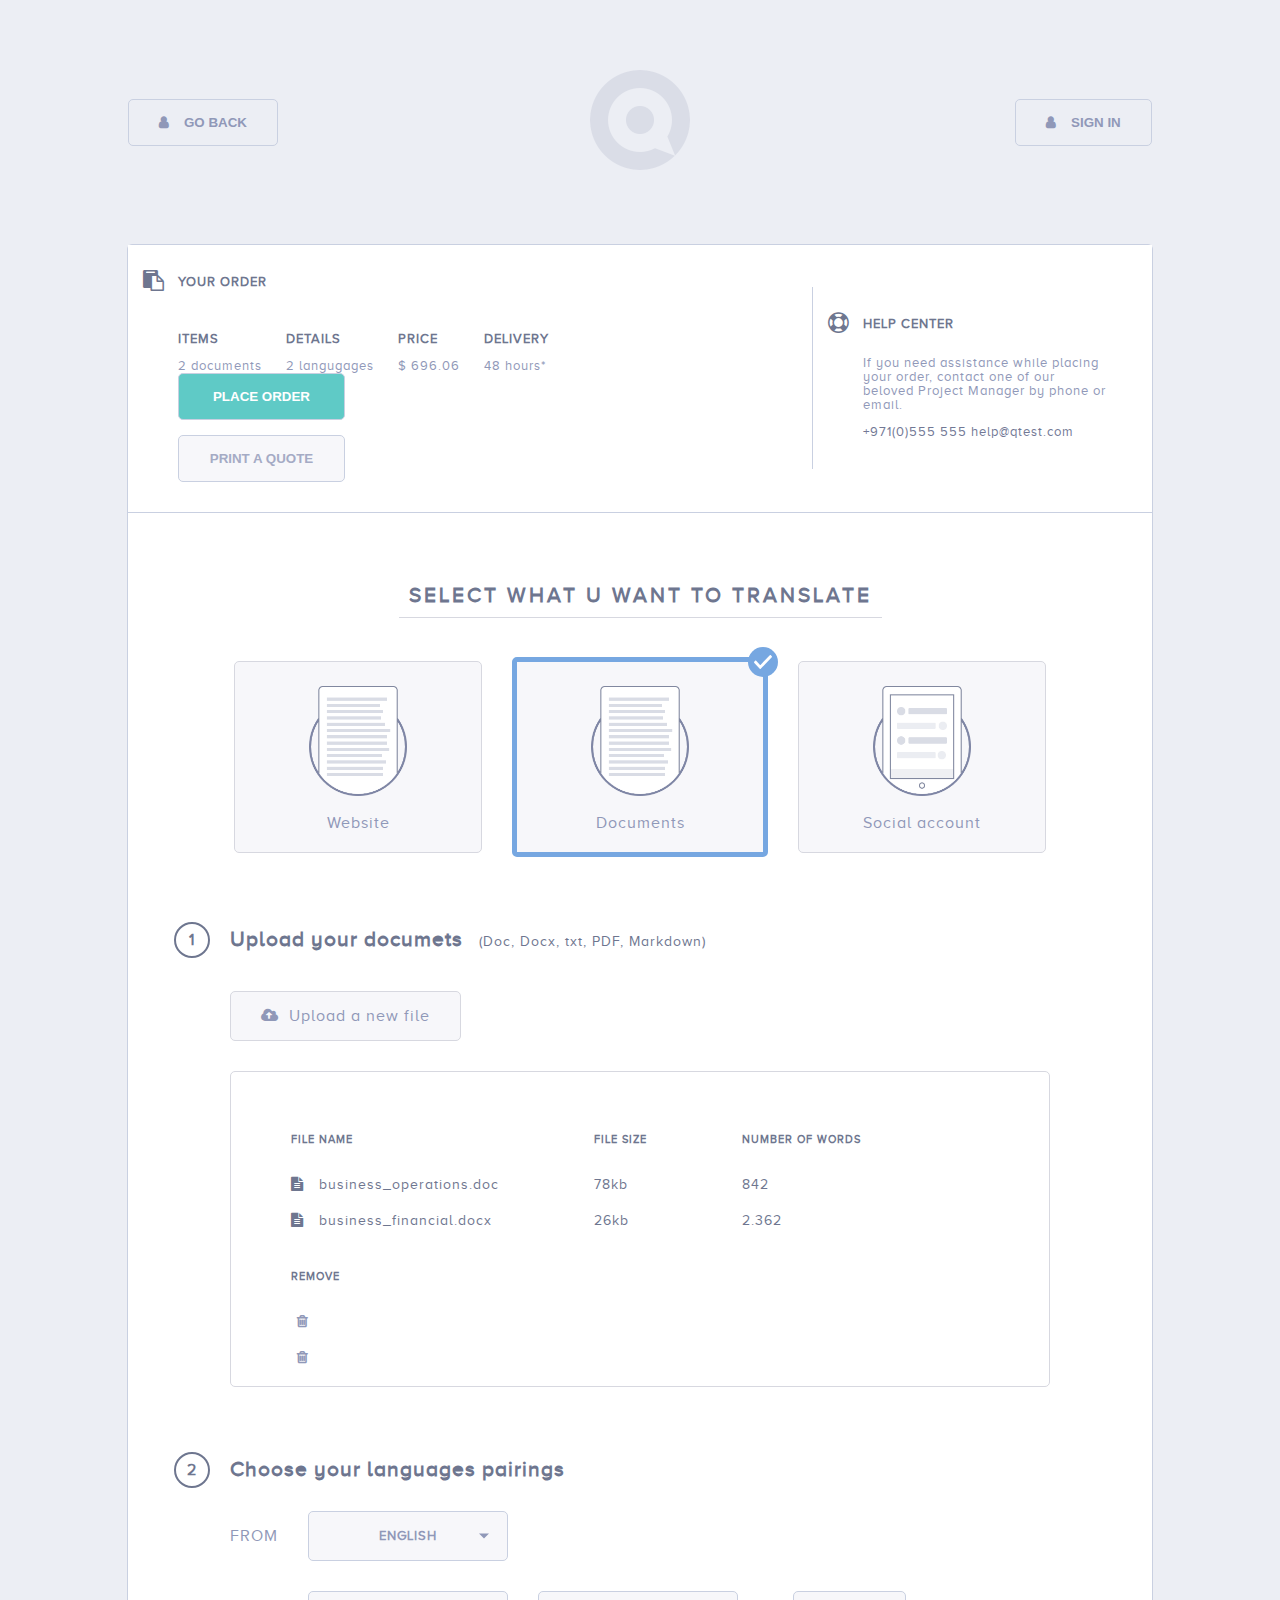
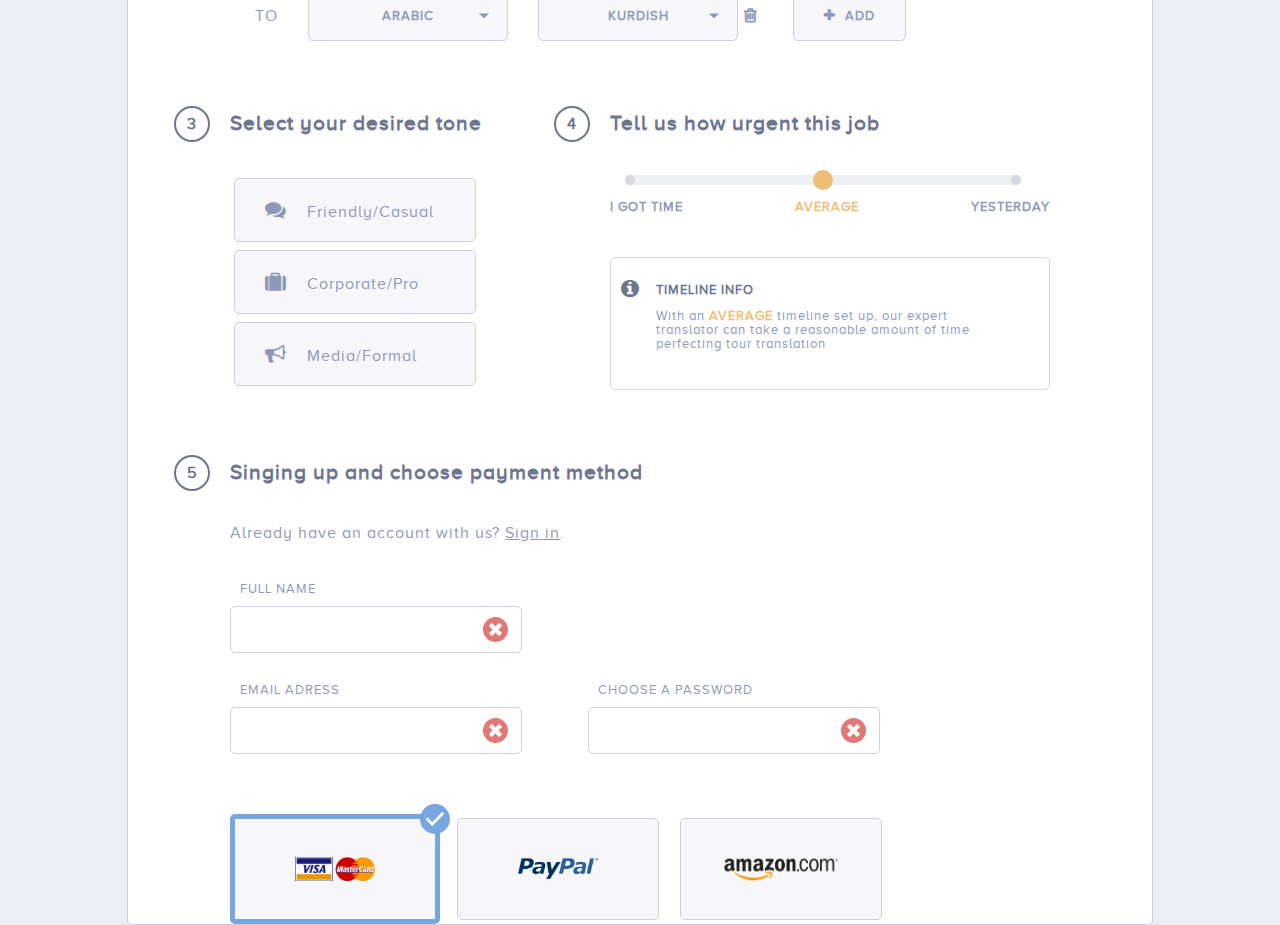
==== commit c450defc: "added payment section" ====
--- a/task_11/yara_index.html
+++ b/task_11/yara_index.html
@@ -70,7 +70,7 @@
 
 			<!-- CHOOSE TYPE OF DOCUMENT SECTION -->
 			<fieldset class="type-document">
-				<h1>select what u whant to translate</h1>
+				<h1>select what u want to translate</h1>
 				<div class="choose-wrapper">
 					<input hidden type="radio" id="website" name="translate">
 					<label for="website" >Website</label>
@@ -190,7 +190,42 @@
 					</div>
 				</div>
 			</fieldset>
-
+			<fieldset class="payment">
+				<h2>Singing up and choose payment method</h2>
+				<p>Already have an account with us? <a href="#"> Sign in</a>.</p>
+				<div class="personal-info">
+				<label for="full-name">Full Name</label>
+				<input type="text" name="full-name" id="full-name" class="click-buttons" minlength="2" maxlength="15" required>
+				</div>
+				<div class="mail-password">
+					<div class="mail">
+						<label for="mail">Email Adress</label>
+						<input type="text" name="mail" id="mail" class="click-buttons" pattern="[A-Za-z0-9._-]+@[a-z]+\.[a-z]{2,4}$" required> 
+					</div>
+					<div class="password">
+						<label for="password">Choose a Password</label>
+						<input type="password" name="password" id="password" class="click-buttons" required pattern="(?=.*[0-9])(?=.*[a-z])(?=.*[A-Z]).{8,}" title="Must contain at least one number and one uppercase and lowercase letter, and at least 8 or more characters"> 						
+					</div>
+				</div>
+				<div class="payment-type">
+
+					<input hidden type="radio" id="visa-master" name="payment" checked>
+					<label for="visa-master" class="click-buttons" ></label>
+
+
+					<input hidden type="radio" id="paypal" name="payment">
+					<label for="paypal" class="click-buttons" ></label>
+					
+					<input hidden type="radio" id="amazon" name="payment">
+					<label for="amazon" class="click-buttons" ></label>
+
+					
+					
+					
+
+				</div>
+
+			</fieldset>
 		</form>
 	</main>
 	<footer></footer>
--- a/task_11/main.css
+++ b/task_11/main.css
@@ -37,7 +37,7 @@
 	font-weight: bold;
 	border:1px solid #c9d0e1;
 	border-radius: 5px;
-	padding: 15px 30px;
+	padding: 15px 30px; 
 	text-transform: uppercase;
 	cursor: pointer;
 }
@@ -247,7 +247,6 @@
 	border: 1px solid #d7d8e0;
 	border-radius: 5px;
 	background: #f7f7fa url('images/documents.png') no-repeat center 30%/40%;
-	
 }
 
 .choose-wrapper label:last-of-type {
@@ -258,7 +257,14 @@
 input[type=radio]:checked + label {
     position: relative;
     border: 5px solid  #76a7e1;
-}
+    margin: 0;
+}
+
+input[type=radio] + label {
+    margin: 4px;
+    box-sizing: content-box;
+}
+
 
 input[type=radio]:checked + label::after {
 	content:url('images/checked.svg');
@@ -421,11 +427,13 @@
 
 .tone-urgent {
 	display: flex;
-	
 }
 .tone-block {
 	width: 35%;
 	margin-right: 15%;
+	display: flex;
+	flex-direction: column;
+	justify-content:  space-between;
 }
 .urgent-block{
 	width: 60%;
@@ -592,4 +600,69 @@
 
 .timeline-info p {
 	font-size: .8rem;
+}
+
+.payment a {
+	color :#9098b8;
+
+}
+
+.payment p {
+	margin:40px 0;
+}
+
+.payment label {
+	margin: 0 0 10px 10px;
+    text-transform: uppercase;
+    font-size: .8rem;
+    display: block;
+
+}
+
+.payment input:invalid {
+	  background: url(images/cross.svg) no-repeat 95% center / 25px;
+}
+
+.payment input:valid {
+	background: url(images/) no-repeat 95% center / 25px;
+
+}
+
+.personal-info input, .mail-password input{
+	width: 235px;
+	color: #727895;
+	font-weight: bold;
+	padding: 15px 40px 15px 15px;
+}
+
+
+.mail-password {
+	width: 650px;
+	display: flex;
+	justify-content: space-between
+	;margin-top: 30px;
+}
+
+/*PAYMENT TYPE */
+
+.payment-type {
+	margin-top: 60px;
+	display: flex;
+	justify-content: space-between;
+	width: 80%;
+}
+
+.payment-type label {
+
+	width: 140px;
+    height: 70px;
+    background: #f7f7fa url(images/payPal.png) no-repeat center center / 40%;
+}
+
+.payment-type label:first-of-type {
+	 background: #f7f7fa url(images/visa.png) no-repeat center center / 40%;
+}
+
+.payment-type label:last-of-type {
+	 background: #f7f7fa url(images/amazon.png) no-repeat center center / 60%;
 }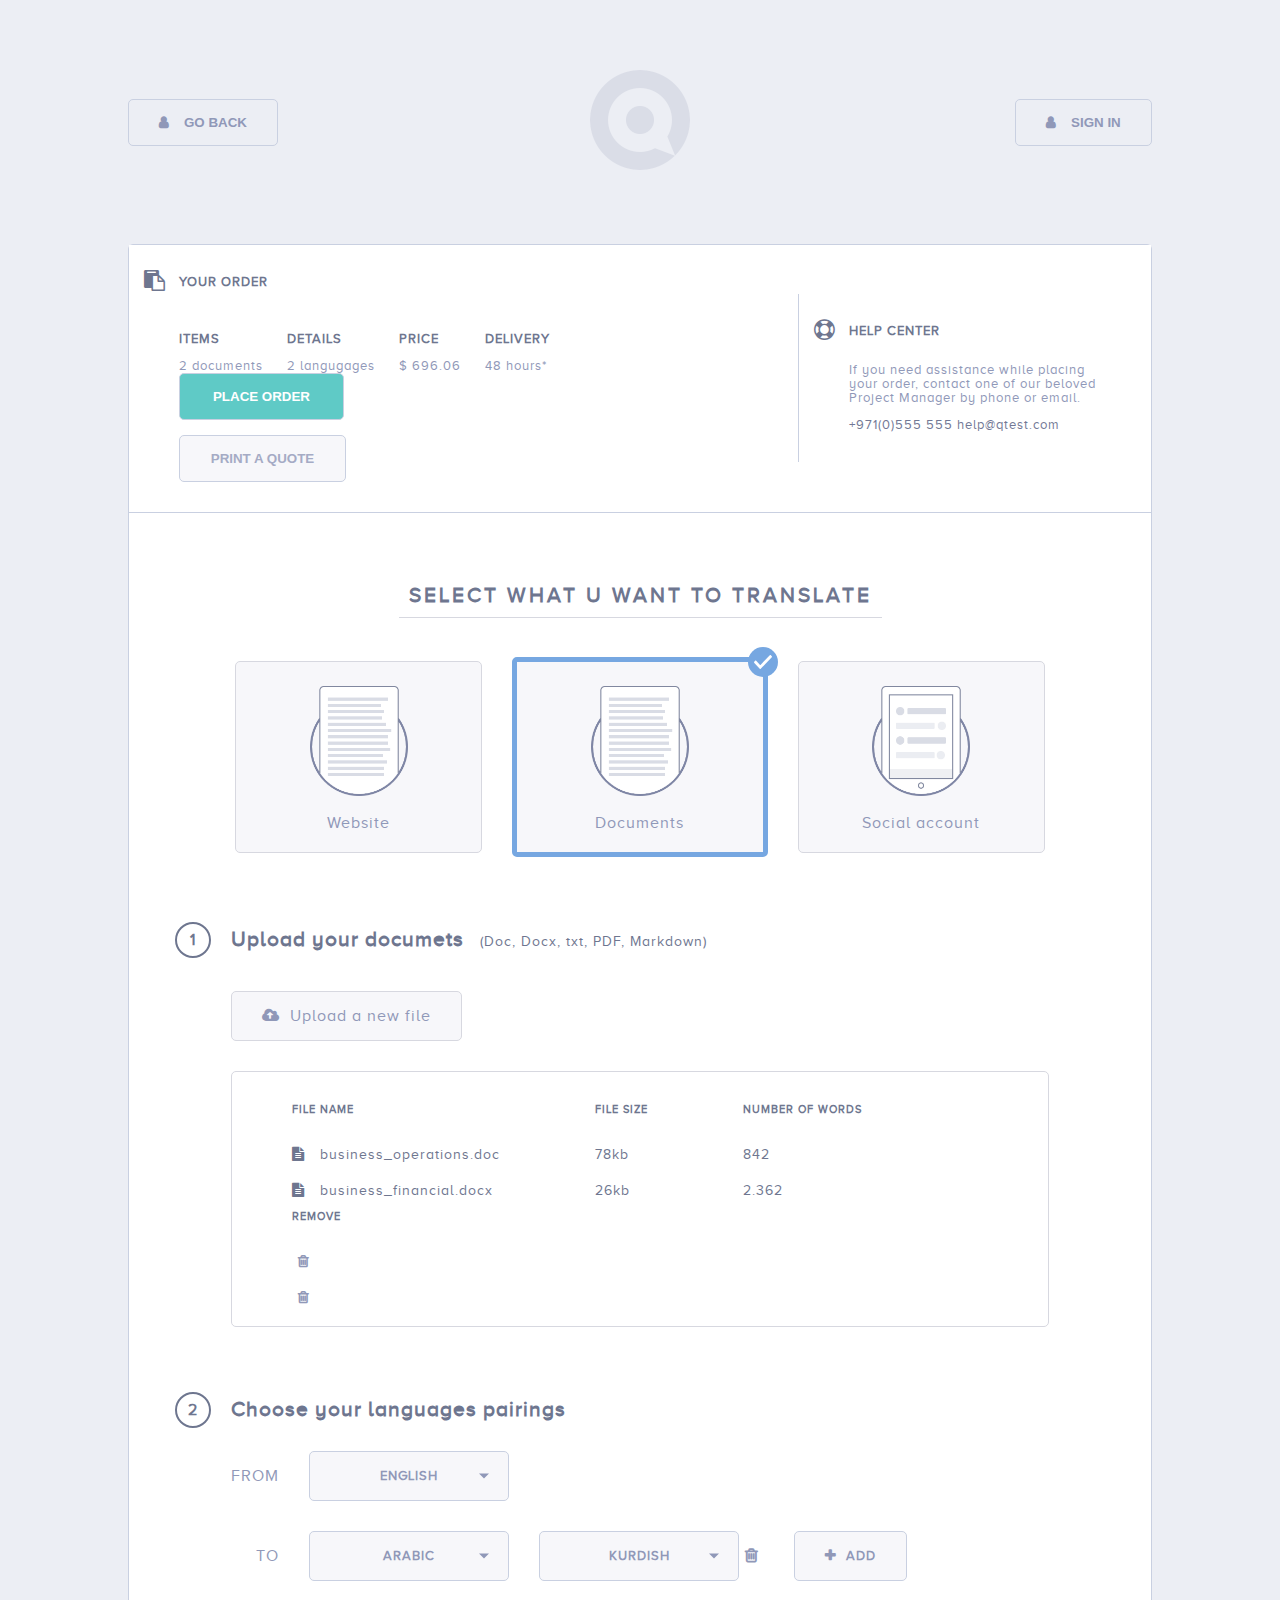
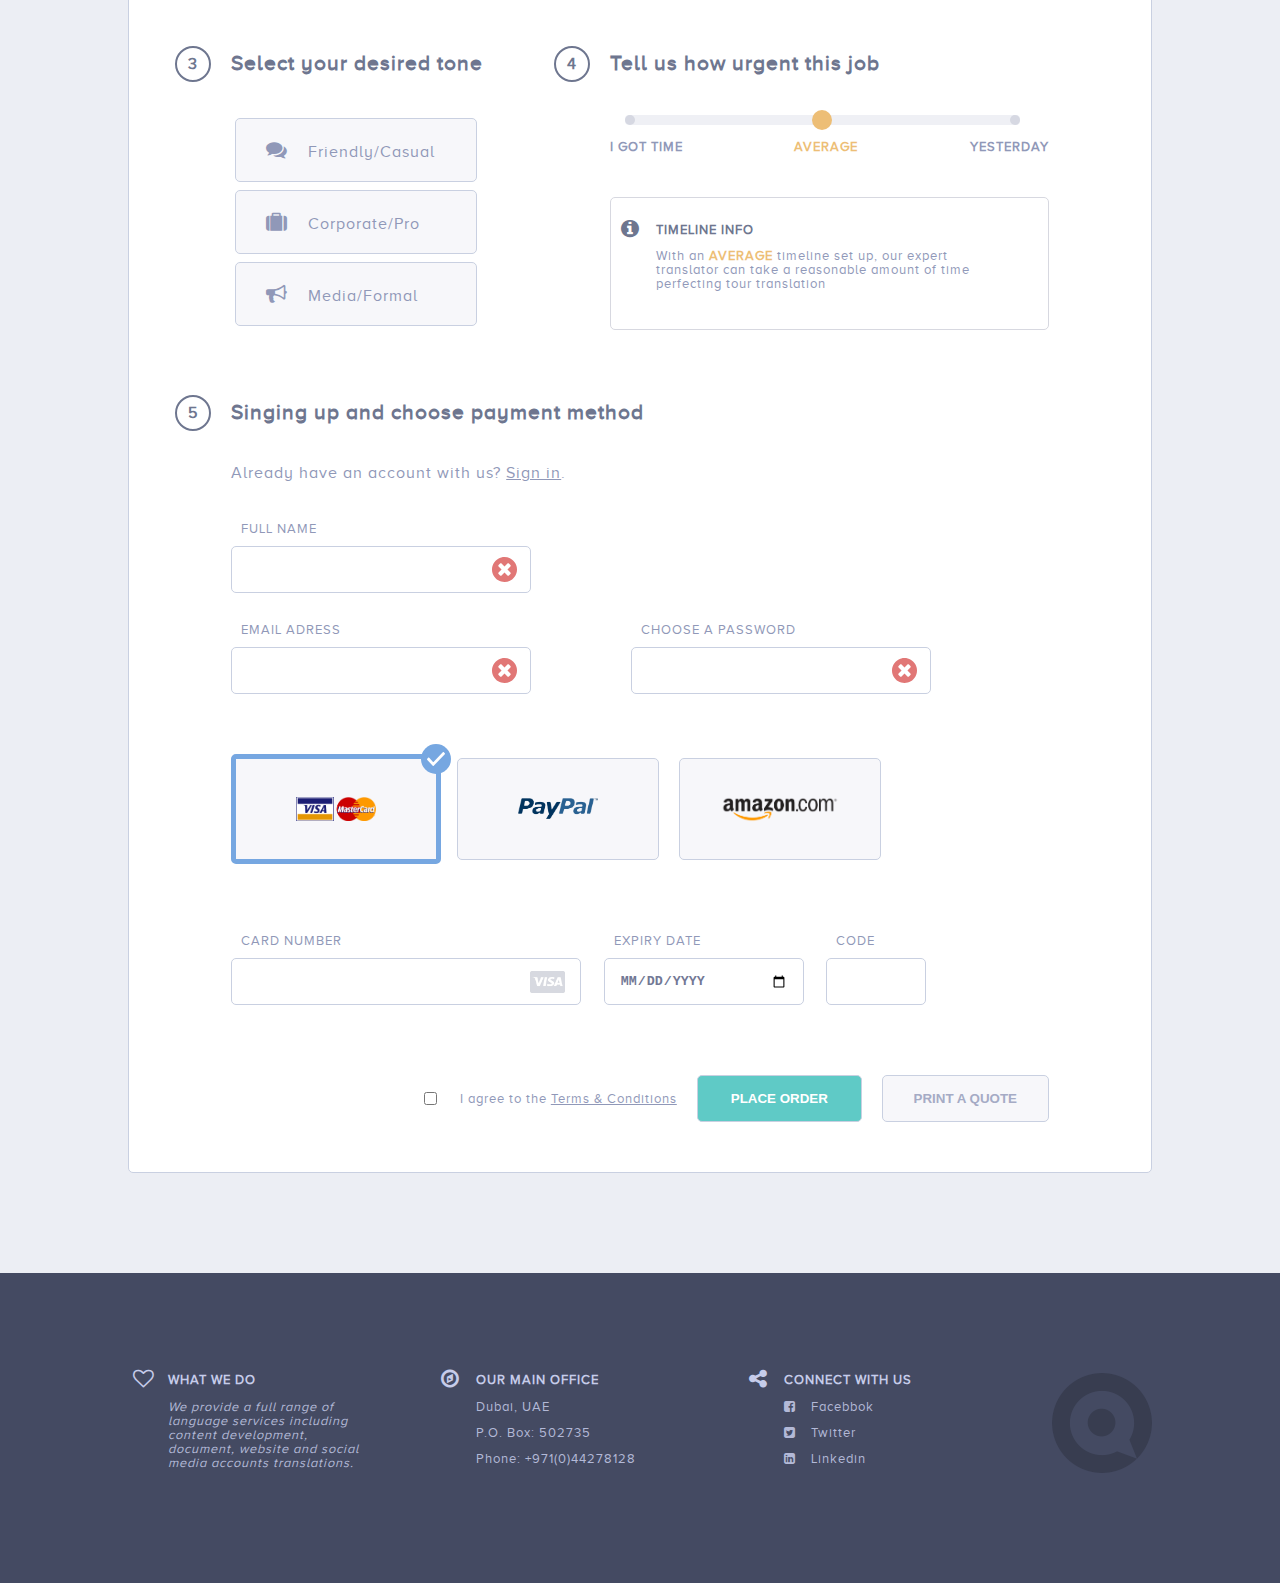
==== commit d7295159: "added footer and paycard section" ====
--- a/task_11/yara_index.html
+++ b/task_11/yara_index.html
@@ -49,8 +49,8 @@
 					</div>
 					<div class="your-order-buttons ">
 						<div class="top-botton">
-							<button type="button" class="place-order-button click-buttons" >place order
-							</button>
+							<input type="submit" class="place-order-button click-buttons" value="Place Order">
+							</input>
 						</div>
 						<div class="low-button">
 							<button type="button" class="print-button click-buttons " >print a quote
@@ -190,6 +190,9 @@
 					</div>
 				</div>
 			</fieldset>
+
+
+			<!-- PAYMENT SECTION -->
 			<fieldset class="payment">
 				<h2>Singing up and choose payment method</h2>
 				<p>Already have an account with us? <a href="#"> Sign in</a>.</p>
@@ -208,7 +211,6 @@
 					</div>
 				</div>
 				<div class="payment-type">
-
 					<input hidden type="radio" id="visa-master" name="payment" checked>
 					<label for="visa-master" class="click-buttons" ></label>
 
@@ -217,18 +219,59 @@
 					<label for="paypal" class="click-buttons" ></label>
 					
 					<input hidden type="radio" id="amazon" name="payment">
-					<label for="amazon" class="click-buttons" ></label>
-
-					
-					
-					
-
-				</div>
-
+					<label for="amazon" class="click-buttons" ></label>			
+				</div>
+
+
+				<div class="card-info">
+					<div class="card-number">
+						<label for="nubmer">Card Number</label>
+						<input type="text" name="card-number" id="number" pattern="[0-9]{16}" class="click-buttons" required>
+					</div>
+					<div class="date">
+						<label for="expiry-date">Expiry Date</label>
+						<input type="date" name="expiry-date" id="expiry-date" class="click-buttons" required>	
+					</div>
+					<div class="cvv-code">
+						<label for="cvv">Code</label>
+						<input type="password" name="cvv" id="cvv" pattern="[0-9]{3}" maxlength="3" class="click-buttons">
+					</div>
+				</div>
+				<div class="summary-order">
+					<input type="checkbox" id="checkbox" name="agreement" value="agree" required>
+					<label for="checkbox">I agree to the <a href="#">Terms &amp; Conditions</a></label>
+					<input type="submit" class="place-order-button click-buttons" value="Place Order">
+					</input>
+					<button type="button" class="print-button click-buttons " >print a quote
+					</button>
+				</div>
 			</fieldset>
 		</form>
 	</main>
-	<footer></footer>
+	<footer>
+		<div class="what-we-do">
+			<h3>What we do</h3>
+			<p>We provide a full range of language services including content development, document, website and social media accounts translations.</p>
+		</div>
+		<div class="office">
+			<h3>our main office</h3>
+			<ul>
+				<li>Dubai, UAE</li>
+				<li>P.O. Box: 502735</li>			
+				<li>Phone: <a href="tel:+971(0)44278128">+971(0)44278128</a></li>
+			</ul>
+		</div>
+		<div class="contacts">
+			<h3>Connect with us</h3>
+			<ul>
+       			<li><a href="#">Facebbok</a></li>
+        		<li><a href="#">Twitter</a></li>
+        		<li><a href="#">Linkedin</a></li>
+      		</ul>
+		</div>
+		<img src="images/logo_footer.png" alt="">
+		
+	</footer>
 	<script>document.write('<script src="http://' + (location.host || 'localhost').split(':')[0] + ':35729/livereload.js?snipver=1"></' + 'script>')</script>
 </body>
 </html>--- a/task_11/main.css
+++ b/task_11/main.css
@@ -1,5 +1,5 @@
 
-*::before, *::after {
+*, *::before, *::after {
 	box-sizing: border-box;
 }
 
@@ -24,7 +24,7 @@
 header button:first-of-type::before {
 	font-family: 'FontAwesome';
 	margin-right: 15px;
- 	 content:'\f177';
+ 	content:'\f177';
 }
 
 header button:last-of-type::before {
@@ -37,7 +37,7 @@
 	font-weight: bold;
 	border:1px solid #c9d0e1;
 	border-radius: 5px;
-	padding: 15px 30px; 
+	padding: 15px 30px;
 	text-transform: uppercase;
 	cursor: pointer;
 }
@@ -116,13 +116,13 @@
 .your-order{
 	display: inline-block;
 	vertical-align: middle;
-	width: 60%;
+	width: 65%;
 	padding: 30px 15px 30px 50px;
 	/*border-right:1px solid #c9d0e1;*/
 }
 .your-order-table {
 	font-size: .8rem;
-	margin-right: 80px;
+	margin-right: 60px;
 }
 
 .your-order-table ,.your-order-buttons {
@@ -147,13 +147,11 @@
 .your-order-buttons{
 	width:167px;
 }
-button.place-order-button {
-	
+input.place-order-button {
 	color: #fff;
 	background: #5fcac6;
 	cursor: pointer;
-	width: 167px;
-
+	width: 165px;
 }
 button.print-button{
 	color:#a5abc5;
@@ -170,7 +168,7 @@
 	
 }
 .help-center {
-	width: 24%;
+	width: 30%;
 	display: inline-block;
 	vertical-align: middle;
 	font-size: .8rem;
@@ -340,7 +338,7 @@
 	display: inline-block;
 	vertical-align: middle;
 	margin-right: 90px;
-	margin-top: 30px;
+	margin-top: 0;
 }
 
 .file-table div:last-child {
@@ -613,56 +611,206 @@
 
 .payment label {
 	margin: 0 0 10px 10px;
-    text-transform: uppercase;
-    font-size: .8rem;
-    display: block;
-
-}
-
-.payment input:invalid {
-	  background: url(images/cross.svg) no-repeat 95% center / 25px;
-}
-
-.payment input:valid {
-	background: url(images/) no-repeat 95% center / 25px;
-
+	text-transform: uppercase;
+	font-size: .8rem;
+	display: block;
+}
+
+.personal-info input:invalid, .mail-password input:invalid, .password input:invalid{
+	 background: url(images/cross.svg) no-repeat 95% center / 25px;
+}
+
+.personal-info input:valid, .mail-password input:valid, .password input:valid{
+	/* background: url(images/checkmark.svg) no-repeat 95% center / 25px; */
+	background: url(images/checkmark.svg) no-repeat 95% center / 25px;
 }
 
 .personal-info input, .mail-password input{
-	width: 235px;
+	width: 300px;
+	color: #727895;
+	font-weight: bold;
+	text-transform: none;
+	padding: 15px 40px 15px 15px;
+}
+
+
+.mail-password {
+	width: 700px;
+	display: flex;
+	justify-content: space-between;
+	margin-top: 30px;
+}
+
+/*PAYMENT TYPE */
+
+.payment-type {
+	margin-top: 60px;
+	display: flex;
+	justify-content: space-between;
+	width: 80%;
+}
+
+.payment-type label {
+
+	width: 140px;
+    height: 70px;
+    background: #f7f7fa url(images/payPal.png) no-repeat center center / 40%;
+}
+
+.payment-type label:first-of-type {
+	 background: #f7f7fa url(images/visa.png) no-repeat center center / 40%;
+}
+
+.payment-type label:last-of-type {
+	 background: #f7f7fa url(images/amazon.png) no-repeat center center / 60%;
+}
+
+.card-info {
+	width: 85%;
+	display: flex;
+	margin-top: 70px;
+	justify-content: space-between;
+}
+
+.card-number input {
+	width: 350px;
 	color: #727895;
 	font-weight: bold;
 	padding: 15px 40px 15px 15px;
-}
-
-
-.mail-password {
-	width: 650px;
-	display: flex;
-	justify-content: space-between
-	;margin-top: 30px;
-}
-
-/*PAYMENT TYPE */
-
-.payment-type {
-	margin-top: 60px;
+	background:  url(images/visa-grey.png) no-repeat 95% center / 10%;
+}
+
+.date input {
+	width: 200px;
+	height: 47px;	
+	color: #727895;
+    font-weight: bold;
+    padding: 15px 15px 15px 15px;
+}
+
+.cvv-code input {
+	width: 100px;	
+	color: #727895;
+    font-weight: bold;
+    padding: 15px 40px 15px 15px;
+	
+}
+
+/*SUMMARY ORDER*/
+
+.summary-order *:not(a){
+	margin-left: 20px;
+}
+
+.summary-order {
+	margin-top: 70px;
+	margin-bottom: 50px;
+	display: flex;
+	justify-content: flex-end;
+	align-items: center;
+}
+.summary-order label {
+	text-transform: none;
+	margin-bottom: 0;
+}
+
+
+/*FOOTER*/
+
+footer {
+	margin-top: 100px;
+	background-color: #444a62;
+	color:#b3b9d7;
+	padding: 100px 10%;
 	display: flex;
 	justify-content: space-between;
-	width: 80%;
-}
-
-.payment-type label {
-
-	width: 140px;
-    height: 70px;
-    background: #f7f7fa url(images/payPal.png) no-repeat center center / 40%;
-}
-
-.payment-type label:first-of-type {
-	 background: #f7f7fa url(images/visa.png) no-repeat center center / 40%;
-}
-
-.payment-type label:last-of-type {
-	 background: #f7f7fa url(images/amazon.png) no-repeat center center / 60%;
-}+	align-items: flex-start;
+	font-size: .8rem;
+}
+
+footer div {
+	width: 20%;
+	margin-left: 40px;
+}
+
+footer h3 {
+	color:#c6ccea;
+}
+
+
+footer li{
+	margin-top: 12px;
+	list-style-type: none;
+}
+footer ul {
+	padding: 0;
+}
+
+footer a {
+	color:#b3b9d7;
+	text-decoration: none;
+}
+
+.what-we-do  p {
+	font-style: italic;
+}
+.what-we-do h3::before {
+	content: '\f08a'
+}
+
+.office h3::before {
+	content: '\f14e';
+}
+
+.contacts h3::before {
+	content: '\f1e0';
+}
+
+
+.contacts ul li::before {
+	content: '\f081';
+  	font-family: FontAwesome;
+  	margin-right: 15px;
+}
+
+.contacts ul li:first-child::before {
+	content:'\f082'
+}
+
+.contacts ul li:last-child::before {
+	content: '\f08c'
+}
+
+/*HOOVER EFFECTS*/
+input,button, select, a, {
+	transition: .5s;
+	outline: none;
+}
+
+input[type=submit]:hover, input[type=submit]:focus {
+  background: #fff;
+  color: #5fcac6;
+  border-color: #5fcac6;
+}
+
+select:focus {
+  box-shadow: 0 0 0 2px #76a7e1;
+}
+
+button:hover:not(.trash), 
+button:focus:not(.trash),
+.upload label:hover {
+  transform: translateY(5px);
+  box-shadow: 0 0 0 2px #76a7e1;
+}
+
+select:focus {
+  box-shadow: 0 0 0 2px #76a7e1;
+}
+
+a:hover, a:focus,
+.help-center a:hover, .help-center a:focus,
+.summarty-order a:hover, .summarty-order a:focus,
+.trash:hover, .trash:focus {
+  color: #5fcac6;
+}*/